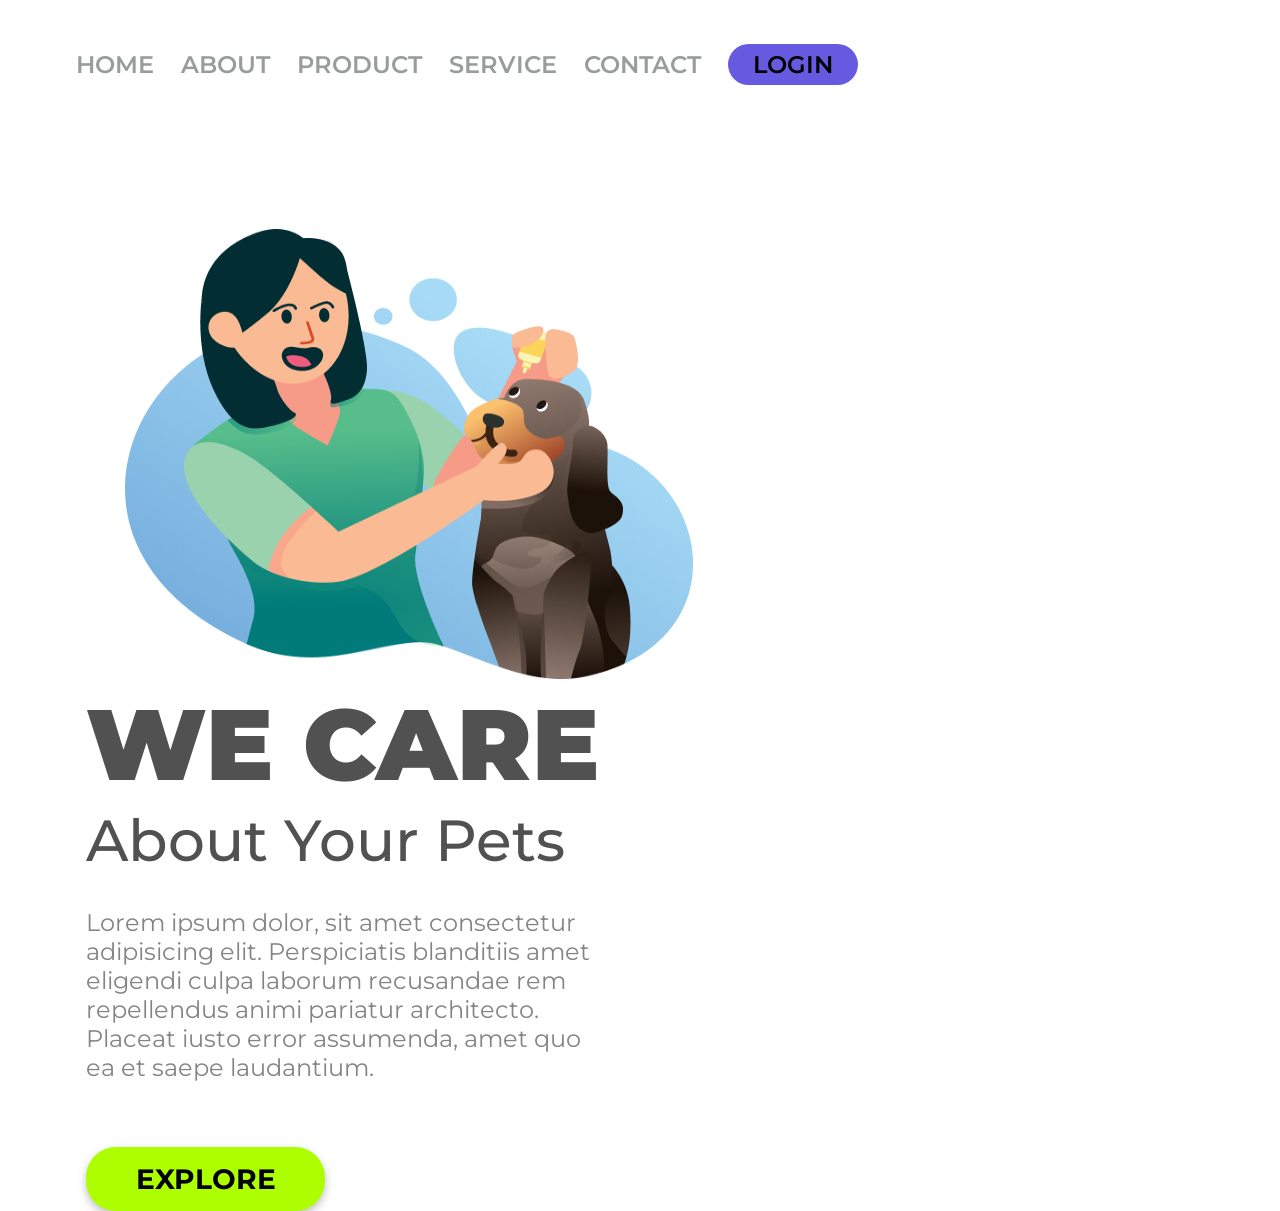
==== index.html @ f775e252 "commit" ====
<!DOCTYPE html>
<html lang="pt-br">

<head>
    <meta charset="UTF-8">
    <meta name="viewport" content="width=device-width, initial-scale=1.0">
    <link rel="preconnect" href="https://fonts.googleapis.com">
    <link rel="preconnect" href="https://fonts.gstatic.com" crossorigin>
    <link href="https://fonts.googleapis.com/css2?family=Montserrat:ital,wght@0,100..900;1,100..900&display=swap" rel="stylesheet">
    <title>We care</title>
    <link rel="stylesheet" href="style.css">
</head>

<body>
    <header>
        <a class="link-header">HOME</a>
        <a class="link-header">ABOUT</a>
        <a class="link-header">PRODUCT</a>
        <a class="link-header">SERVICE</a>
        <a class="link-header">CONTACT</a>
        <button class="button-header">LOGIN</button>
    </header>
    <main>
        <img src="./img/Sem título.png" alt="we-care-logo" class="logo-image">
        <section>
        <h1>WE CARE</h1>
        <h2>About Your Pets</h2>
        <p>Lorem ipsum dolor, sit amet consectetur adipisicing elit. Perspiciatis blanditiis amet eligendi culpa laborum
            recusandae rem repellendus animi pariatur architecto. Placeat iusto error assumenda, amet quo ea et saepe
            laudantium.</p>
        <button class="button-foot">EXPLORE</button>
        </section>
    </main>
</body>

</html>
---- style.css ----
* {
  font-family: "Montserrat", sans-serif;
  margin: 0;
  padding: 0;
  box-sizing: border-box;
}

header{
  margin: 44px 0 144px 76px
}
.link-header{
  font-weight: 600;
  font-size: 24px;
  line-height: 29px;
  color: #989D9C;
  cursor: pointer;
  margin-right: 23px;
}

.button-header{
  background: #665ae1;
  border-radius: 20.5px;
  width: 130px;
  height: 41px;
  border: none;
  font-weight: 600;
  font-size: 24px;
  line-height: 29px;
  cursor: pointer;


}

.logo-image{
  width: 568px;
  height: 450px;
  margin-left: 125px;
  display: inline-block;

}

section{ 
  display: inline-block;
  margin-left: 86px;
}

h1{
  font-weight: 900;
  font-size: 100px;
  line-height: 122px;
  color: #515151
}

h2{  font-weight: 500;
  font-size: 58px;
  line-height: 71px;
  color: #515151
}

p{
  font-weight: 400;
  font-size: 24px;
  line-height: 29px;
  color: #848484;
  width: 515px;
  margin-top: 32px;
  margin-bottom: 65px;
}

.button-foot{
  background: #ADFF00;
  border-radius: 30px;
  width: 239px;
  height: 64px;
  border: none;
  cursor: pointer;
  filter: drop-shadow(0px 4px 4px 
  rgba(0, 0, 0, 0.25));
  font-weight: 700;
  font-size: 28px;
  line-height: 34px;
  color: #000000

}

@media screen and (max-width: 900px){

  header{
    display: none;
  }

  .logo-image{
    width: 354px;
    height: 317px;
    margin: 100px 20px 10px 20px;
    
  }

  h1{
    width: 263px;
    height: 52px;
    font-size: 50px;
    font-weight: 900;
    margin-bottom: 25px;
    text-align: center;

  }

  h2{
    font-size: 25px;
    text-align: center;
    width: 232px;
    height: 37px;
    margin-bottom: 25px;
  }

  p{
    display: none;
  }
}
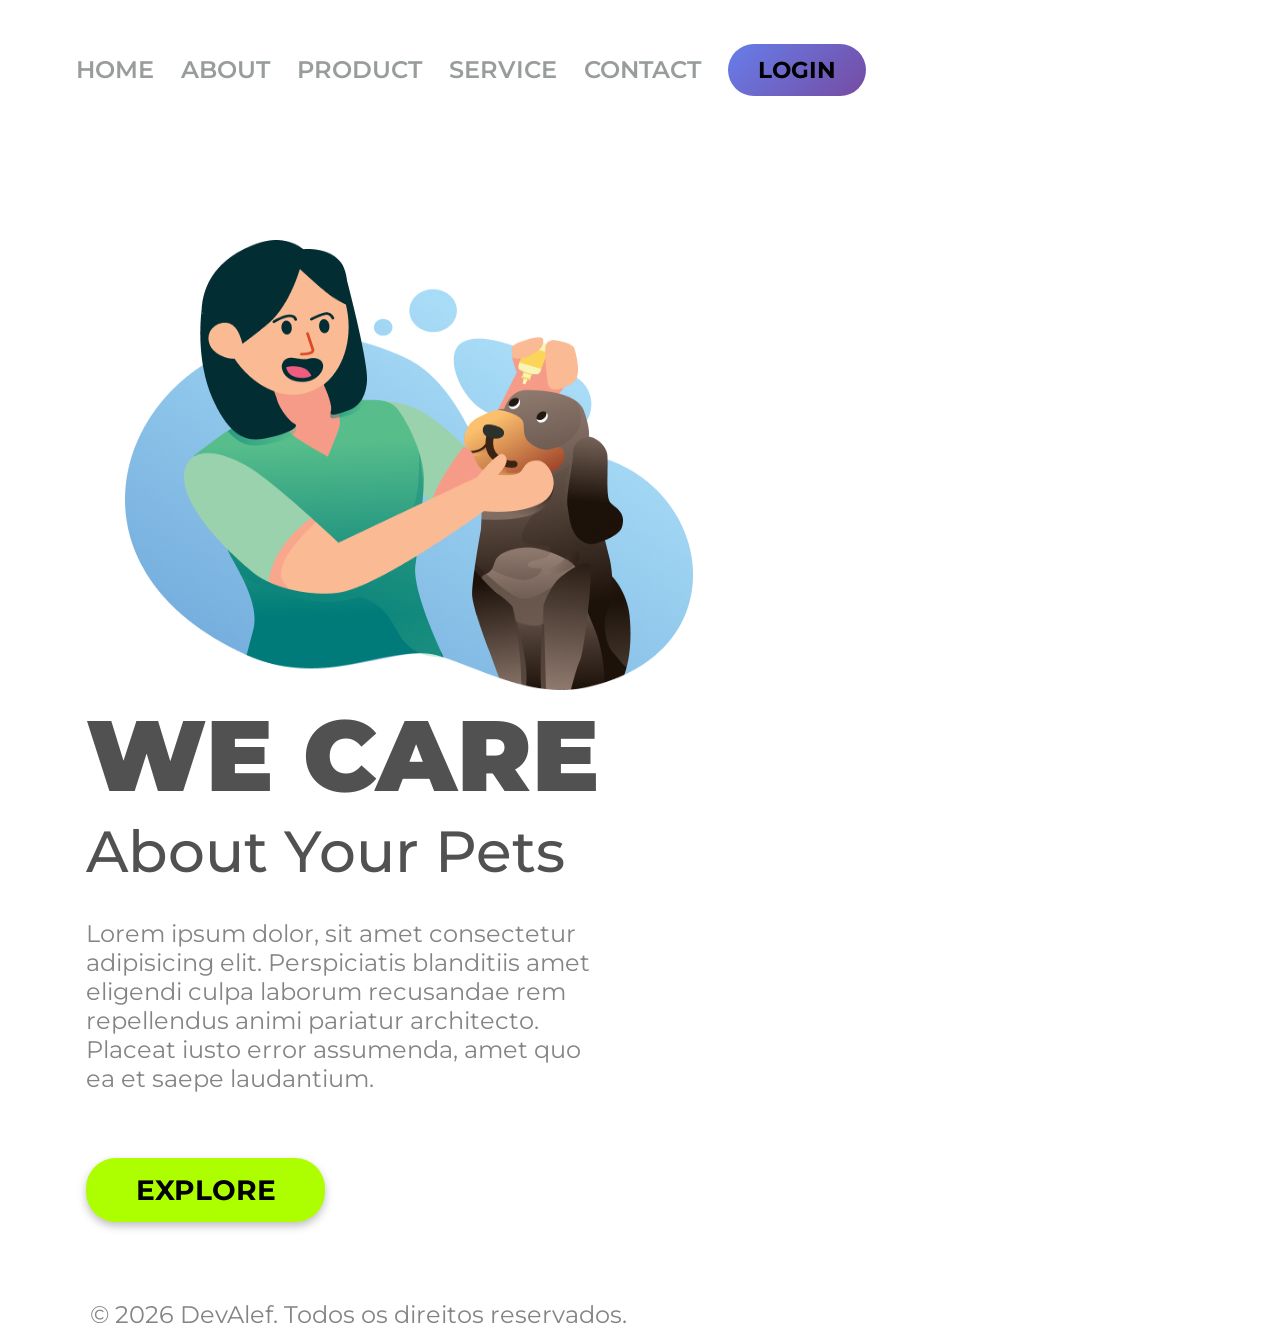
==== commit 9c1f91a3: "inseri a page login e um footer no index.html" ====
--- a/index.html
+++ b/index.html
@@ -18,8 +18,9 @@
         <a class="link-header">PRODUCT</a>
         <a class="link-header">SERVICE</a>
         <a class="link-header">CONTACT</a>
-        <button class="button-header">LOGIN</button>
+        <a href="login.html" class="button-header">LOGIN</a>
     </header>
+
     <main>
         <img src="./img/Sem título.png" alt="we-care-logo" class="logo-image">
         <section>
@@ -31,6 +32,15 @@
         <button class="button-foot">EXPLORE</button>
         </section>
     </main>
+    <br>
+    <br>
+    <footer>
+        <div class="div-footer">
+        <p class="div-footer-p">© 2026 DevAlef. Todos os direitos reservados.</p>
+        </div>
+    </footer>
 </body>
 
+<script src="./scripts.js"></script>
+
 </html>
--- a/style.css
+++ b/style.css
@@ -5,10 +5,11 @@
   box-sizing: border-box;
 }
 
-header{
+header {
   margin: 44px 0 144px 76px
 }
-.link-header{
+
+.link-header {
   font-weight: 600;
   font-size: 24px;
   line-height: 29px;
@@ -17,21 +18,28 @@
   margin-right: 23px;
 }
 
-.button-header{
-  background: #665ae1;
-  border-radius: 20.5px;
-  width: 130px;
-  height: 41px;
-  border: none;
-  font-weight: 600;
-  font-size: 24px;
-  line-height: 29px;
-  cursor: pointer;
-
+.button-header {
+    display: inline-block;
+    background: linear-gradient(135deg, #667eea 0%, #764ba2 100%);
+    color: black;
+    padding: 12px 30px;
+    border-radius: 50px;
+    text-decoration: none;
+    font-weight: 700;
+    font-size: 23px;
+    transition: all 0.3s ease;
+    cursor: pointer;
+}
+.button-header:hover {
+  background: #ADFF00;
 
 }
 
-.logo-image{
+.button-header:active {
+  background: #8bc70a;
+}
+
+.logo-image {
   width: 568px;
   height: 450px;
   margin-left: 125px;
@@ -39,25 +47,26 @@
 
 }
 
-section{ 
+section {
   display: inline-block;
   margin-left: 86px;
 }
 
-h1{
+h1 {
   font-weight: 900;
   font-size: 100px;
   line-height: 122px;
   color: #515151
 }
 
-h2{  font-weight: 500;
+h2 {
+  font-weight: 500;
   font-size: 58px;
   line-height: 71px;
   color: #515151
 }
 
-p{
+p {
   font-weight: 400;
   font-size: 24px;
   line-height: 29px;
@@ -67,36 +76,57 @@
   margin-bottom: 65px;
 }
 
-.button-foot{
+.button-foot {
   background: #ADFF00;
   border-radius: 30px;
   width: 239px;
   height: 64px;
   border: none;
   cursor: pointer;
-  filter: drop-shadow(0px 4px 4px 
-  rgba(0, 0, 0, 0.25));
+  filter: drop-shadow(0px 4px 4px rgba(0, 0, 0, 0.25));
   font-weight: 700;
   font-size: 28px;
   line-height: 34px;
   color: #000000
+}
+
+.button-foot:active {
+  background: #2c2485;
+}
+
+.button-foot:hover {
+  background: #665ae1;
+}
+
+.div-footer {
+  margin: 40px 0 0 90px;
+    display: flex;
+    justify-content: space-between;
+    align-items: center;
+    width: 100%;
+    gap: 50px;
+}
+
+.div-footer-p{
+  margin: 0;
+  width: 600px;
 
 }
 
-@media screen and (max-width: 900px){
+@media screen and (max-width: 900px) {
 
-  header{
+  header {
     display: none;
   }
 
-  .logo-image{
+  .logo-image {
     width: 354px;
     height: 317px;
     margin: 100px 20px 10px 20px;
-    
+
   }
 
-  h1{
+  h1 {
     width: 263px;
     height: 52px;
     font-size: 50px;
@@ -106,7 +136,7 @@
 
   }
 
-  h2{
+  h2 {
     font-size: 25px;
     text-align: center;
     width: 232px;
@@ -114,12 +144,7 @@
     margin-bottom: 25px;
   }
 
-  p{
+  p {
     display: none;
   }
-}
-
-
-
-
-
+}
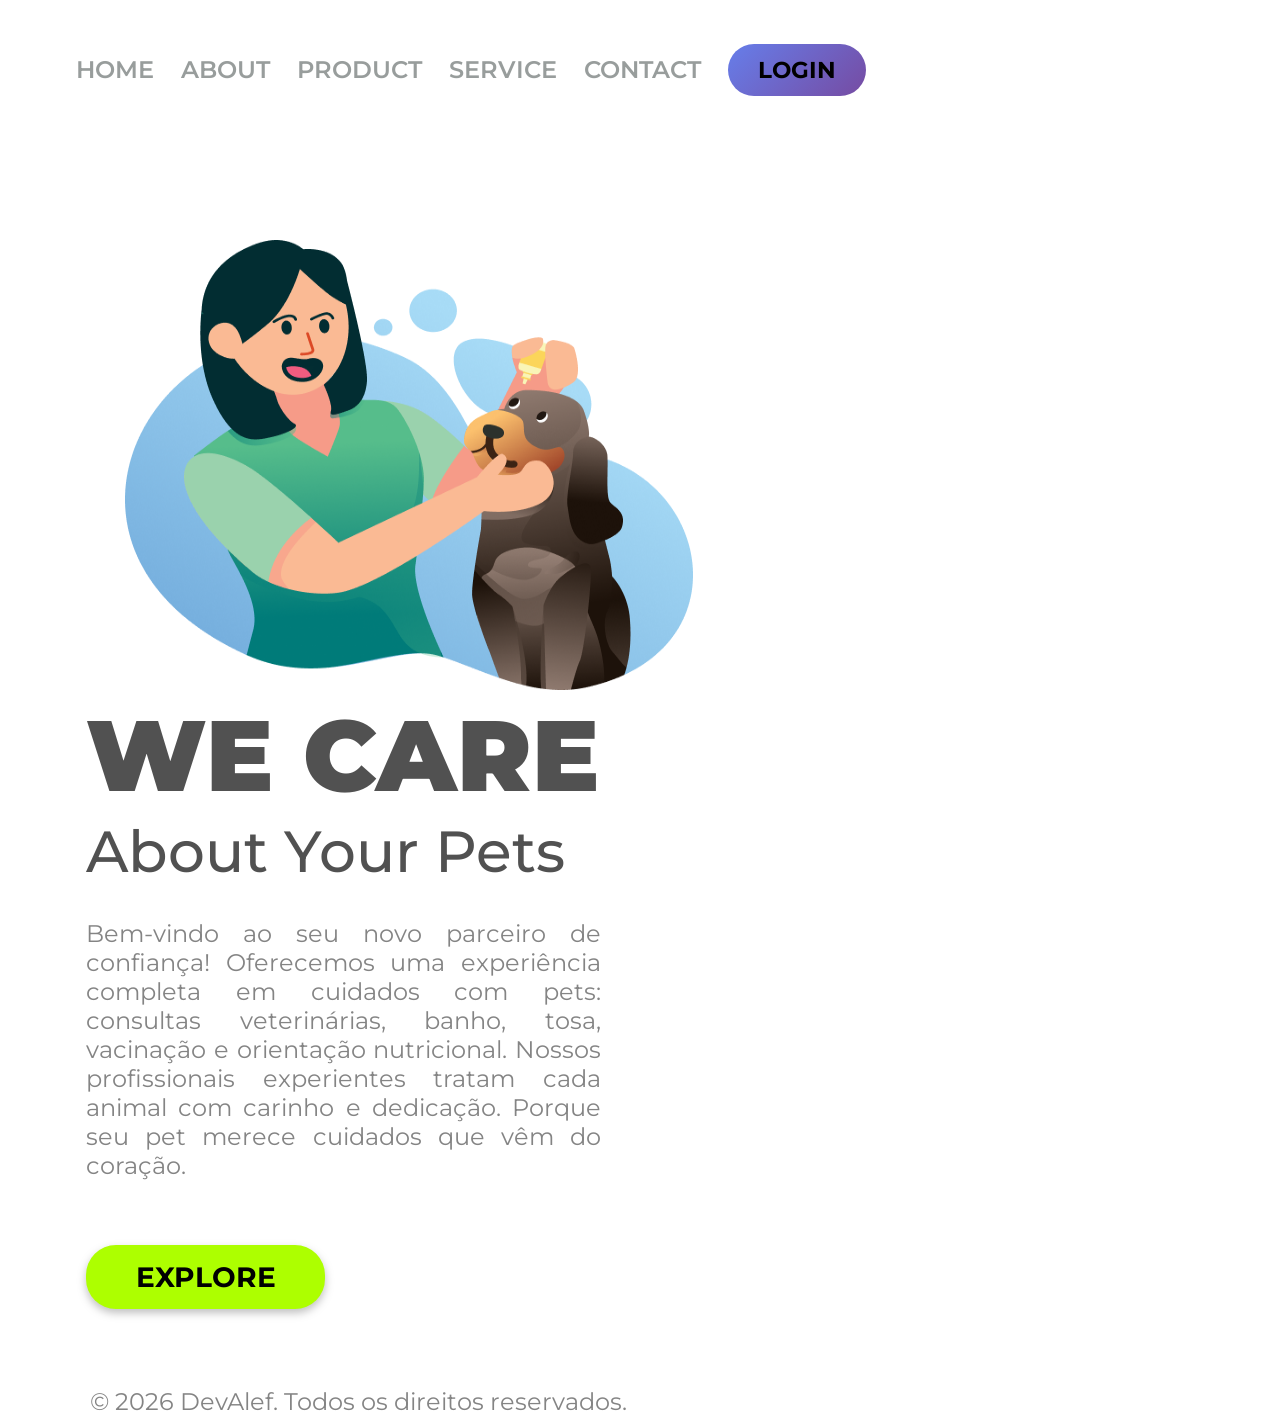
==== commit 03a961ae: "mudança texto do <p>" ====
--- a/index.html
+++ b/index.html
@@ -26,9 +26,7 @@
         <section>
         <h1>WE CARE</h1>
         <h2>About Your Pets</h2>
-        <p>Lorem ipsum dolor, sit amet consectetur adipisicing elit. Perspiciatis blanditiis amet eligendi culpa laborum
-            recusandae rem repellendus animi pariatur architecto. Placeat iusto error assumenda, amet quo ea et saepe
-            laudantium.</p>
+        <p>Bem-vindo ao seu novo parceiro de confiança! Oferecemos uma experiência completa em cuidados com pets: consultas veterinárias, banho, tosa, vacinação e orientação nutricional. Nossos profissionais experientes tratam cada animal com carinho e dedicação. Porque seu pet merece cuidados que vêm do coração.</p>
         <button class="button-foot">EXPLORE</button>
         </section>
     </main>
--- a/style.css
+++ b/style.css
@@ -74,6 +74,7 @@
   width: 515px;
   margin-top: 32px;
   margin-bottom: 65px;
+  text-align: justify;
 }
 
 .button-foot {
@@ -115,14 +116,16 @@
 
 @media screen and (max-width: 900px) {
 
-  header {
+
+  header :not(.button-header){
     display: none;
   }
+
 
   .logo-image {
     width: 354px;
     height: 317px;
-    margin: 100px 20px 10px 20px;
+    margin: 0px 20px 10px 20px;
 
   }
 
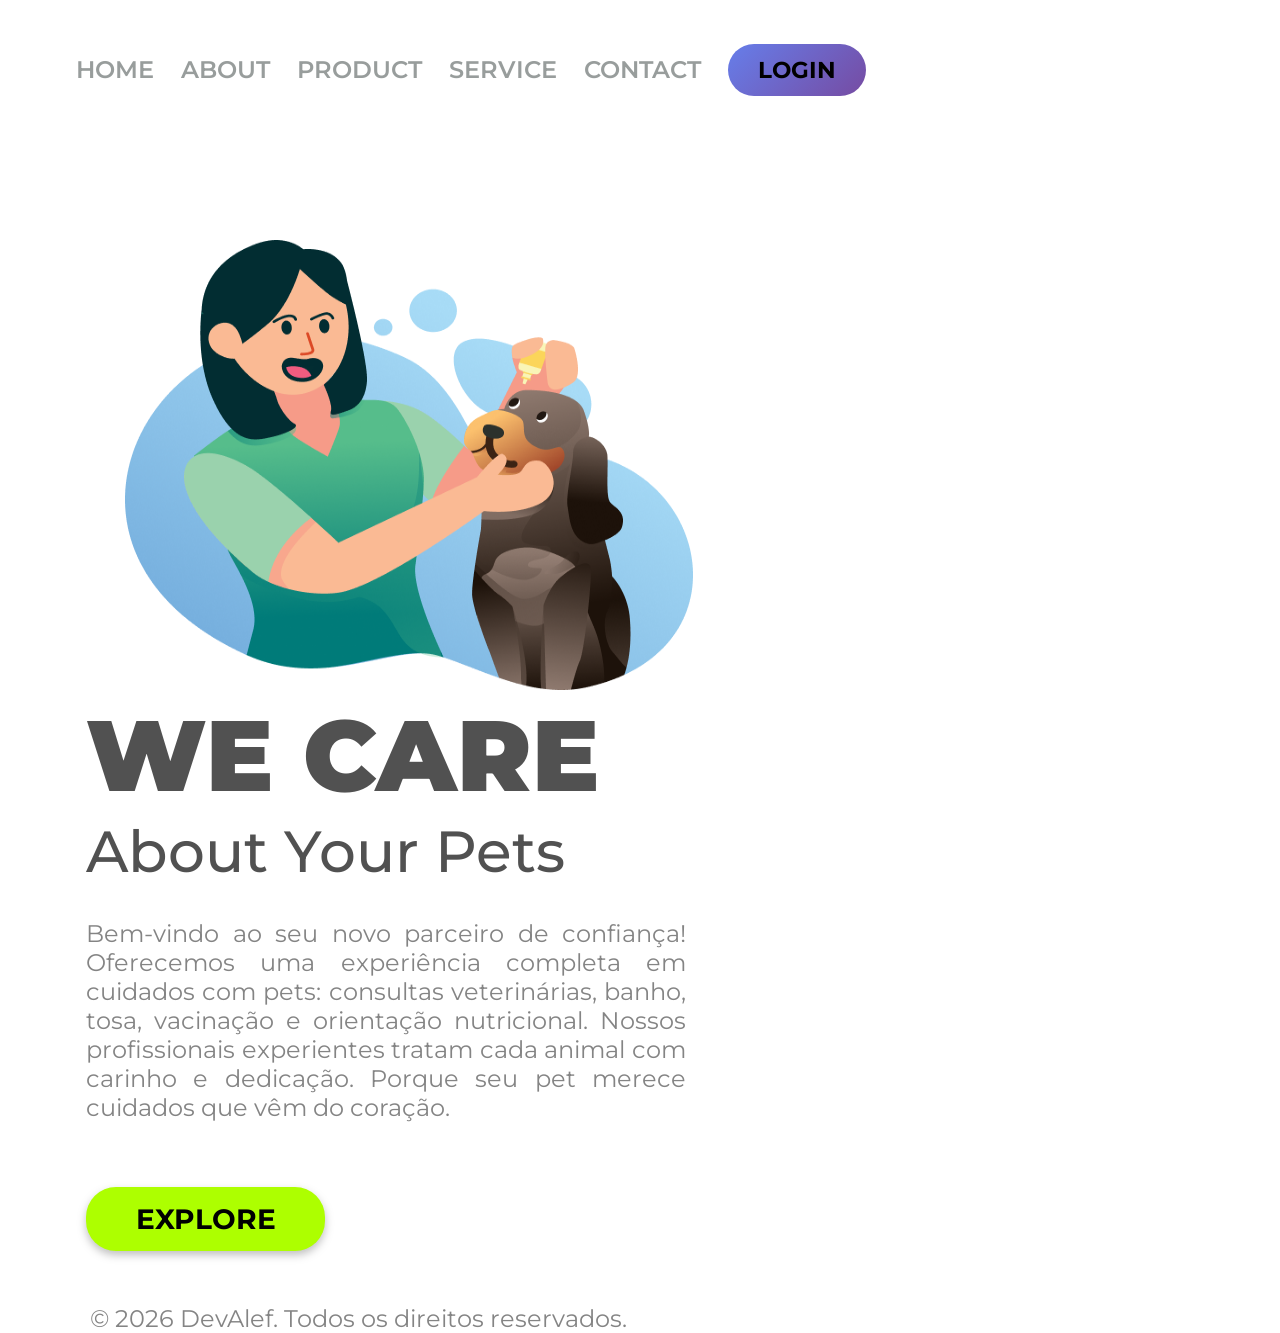
==== commit 63a5923e: "mudança no js" ====
--- a/index.html
+++ b/index.html
@@ -18,7 +18,7 @@
         <a class="link-header">PRODUCT</a>
         <a class="link-header">SERVICE</a>
         <a class="link-header">CONTACT</a>
-        <a href="login.html" class="button-header">LOGIN</a>
+        <a href="login.html" id="login" class="button-header">LOGIN</a>
     </header>
 
     <main>
--- a/style.css
+++ b/style.css
@@ -71,7 +71,7 @@
   font-size: 24px;
   line-height: 29px;
   color: #848484;
-  width: 515px;
+  width: 600px;
   margin-top: 32px;
   margin-bottom: 65px;
   text-align: justify;
@@ -100,7 +100,7 @@
 }
 
 .div-footer {
-  margin: 40px 0 0 90px;
+  margin: 15px 0 0 90px;
     display: flex;
     justify-content: space-between;
     align-items: center;
